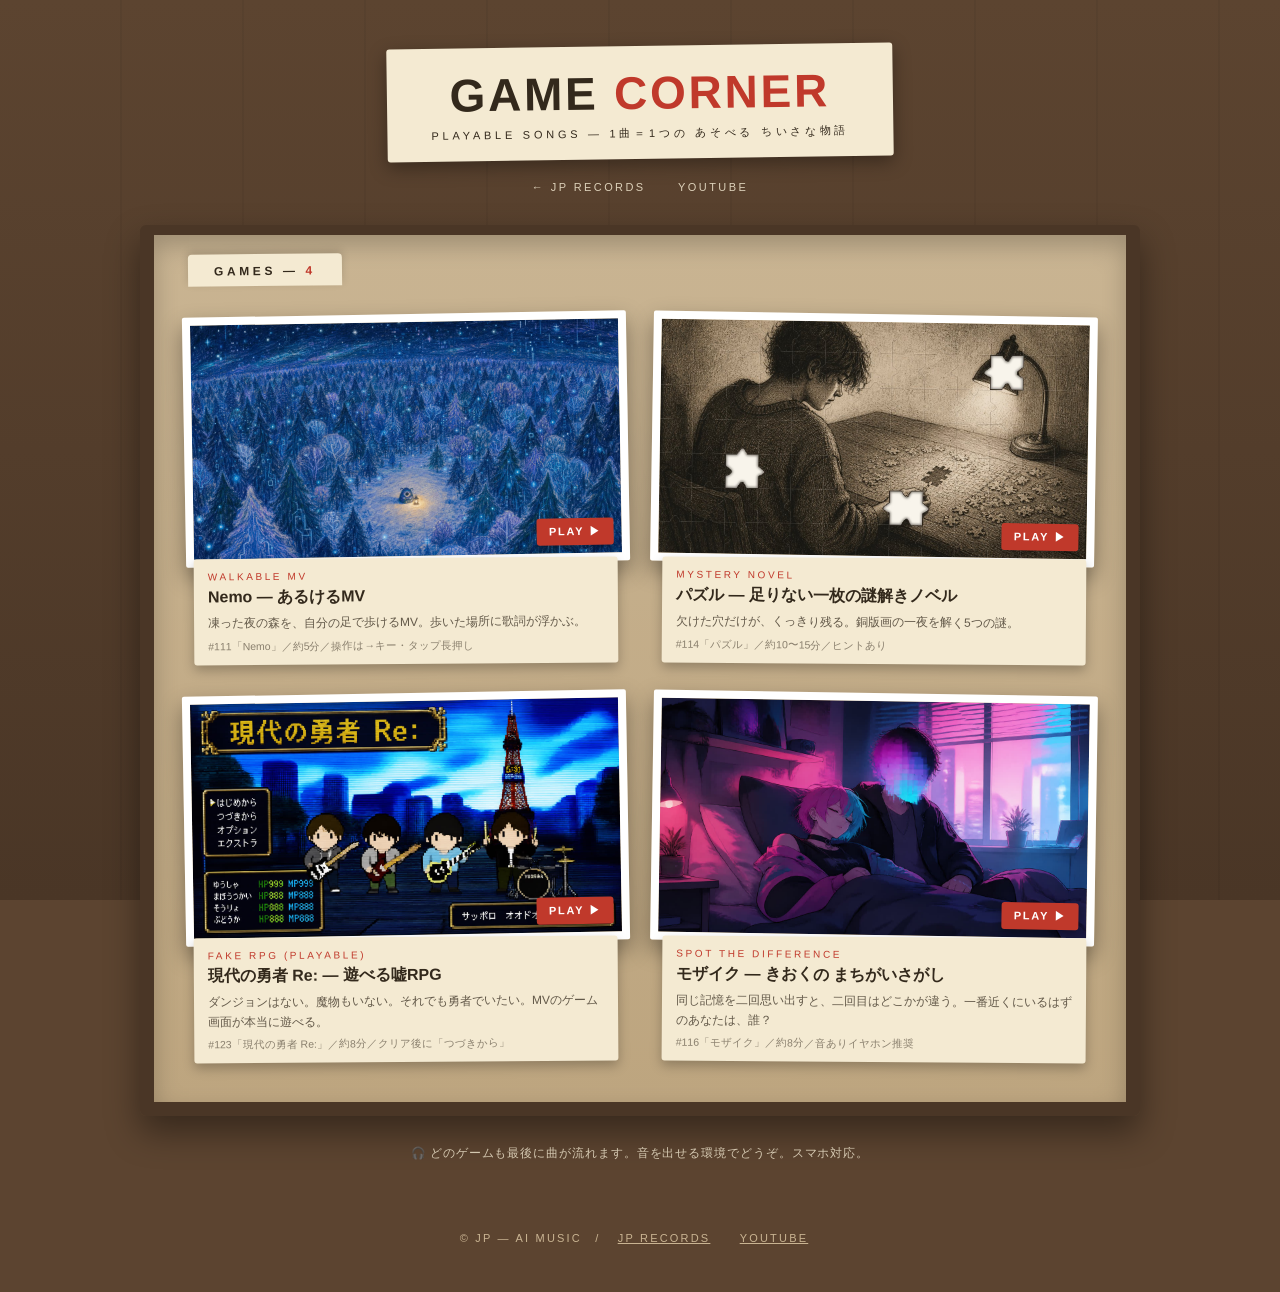
==== game/index.html @ 82f335cc "game/: ゲームコーナー公開 — パズル(謎解きノベル)・現代の勇者Re:(遊べる嘘RPG)・モザイク(記憶の間違い探し)を追加、/game/一覧ページ新設・ナビGAMEを一覧へ・sitemap更" ====
<!DOCTYPE html>
<html lang="ja">
<head>
<meta charset="UTF-8">
<meta name="viewport" content="width=device-width, initial-scale=1">
<title>GAME — JP RECORDS</title>
<meta name="description" content="JPの曲があそべる小さなゲームたち。歩けるMV、謎解きノベル、遊べる嘘RPG、記憶の間違い探し。">
<meta property="og:title" content="GAME — JP RECORDS">
<meta property="og:description" content="1曲＝1つの遊べる小さな物語。JPの曲があそべるゲームコーナー。">
<meta property="og:type" content="website">
<meta property="og:url" content="https://jp-records.com/game/">
<meta property="og:image" content="https://jp-records.com/walk/nemo/assets/img/s001.jpg">
<link rel="canonical" href="https://jp-records.com/game/">
<link rel="icon" href="data:image/svg+xml,%3Csvg xmlns='http://www.w3.org/2000/svg' viewBox='0 0 32 32'%3E%3Ccircle cx='16' cy='16' r='15' fill='%23181818'/%3E%3Ccircle cx='16' cy='16' r='6' fill='%23c0392b'/%3E%3Ccircle cx='16' cy='16' r='1.6' fill='%23181818'/%3E%3C/svg%3E">
<link rel="stylesheet" href="../style.css">
<style>
  .gamecrate{max-width:1000px}
  .gbin{display:grid;grid-template-columns:repeat(auto-fill,minmax(300px,1fr));gap:30px 24px;padding:6px 4px}
  .gcard{text-decoration:none;color:var(--ink);display:block}
  .gcard .shot{position:relative;aspect-ratio:16/9;overflow:hidden;border:8px solid #fff;border-radius:2px;
               box-sizing:border-box;box-shadow:0 10px 22px rgba(0,0,0,.38);transition:transform .3s}
  .gcard:nth-child(odd) .shot{transform:rotate(-1deg)}
  .gcard:nth-child(even) .shot{transform:rotate(.9deg)}
  .gcard:hover .shot{transform:rotate(0) translateY(-4px)}
  .gcard .shot img{width:100%;height:100%;object-fit:cover;display:block}
  .gcard .shot .play{position:absolute;right:8px;bottom:8px;background:var(--red);color:#fff;font-weight:800;
                     font-size:11px;letter-spacing:.16em;padding:6px 12px;border-radius:3px;
                     box-shadow:0 3px 8px rgba(0,0,0,.35)}
  .gcard .tag{background:var(--tag);margin:-6px 10px 0;position:relative;padding:12px 14px 11px;border-radius:3px;
              box-shadow:0 5px 12px rgba(0,0,0,.25);transform:rotate(-.4deg)}
  .gcard:nth-child(even) .tag{transform:rotate(.4deg)}
  .gcard .tag h2{margin:0;font-size:16px;line-height:1.4}
  .gcard .tag .kind{font-family:var(--cond);font-size:10px;letter-spacing:.26em;color:var(--red);margin-bottom:4px}
  .gcard .tag .desc{font-size:12px;line-height:1.6;opacity:.75;margin-top:6px}
  .gcard .tag .meta{font-size:10.5px;opacity:.55;margin-top:6px}
  .gnote{max-width:1000px;margin:-30px auto 60px;padding:0 26px;color:var(--tag);font-size:11.5px;
         letter-spacing:.08em;opacity:.8;text-align:center}
</style>
</head>
<body>

<header class="sign">
  <div class="board">
    <h1>GAME <span>CORNER</span></h1>
    <div class="sub">PLAYABLE SONGS — 1曲＝1つの あそべる ちいさな物語</div>
  </div>
  <nav>
    <a href="/">← JP RECORDS</a>
    <a href="https://www.youtube.com/@JP-ow2gi" target="_blank" rel="noopener">YOUTUBE</a>
  </nav>
</header>

<section class="crate gamecrate">
  <div class="divider">GAMES — <b>4</b></div>
  <div class="gbin">

    <a class="gcard" href="/walk/nemo/">
      <div class="shot"><img src="/walk/nemo/assets/img/s001.jpg" alt="Nemo あるけるMV" loading="lazy"><span class="play">PLAY ▶</span></div>
      <div class="tag">
        <div class="kind">WALKABLE MV</div>
        <h2>Nemo — あるけるMV</h2>
        <div class="desc">凍った夜の森を、自分の足で歩けるMV。歩いた場所に歌詞が浮かぶ。</div>
        <div class="meta">#111「Nemo」／約5分／操作は→キー・タップ長押し</div>
      </div>
    </a>

    <a class="gcard" href="/game/puzzle/">
      <div class="shot"><img src="/game/puzzle/assets/img/title.jpg" alt="パズル 謎解きノベル" loading="lazy"><span class="play">PLAY ▶</span></div>
      <div class="tag">
        <div class="kind">MYSTERY NOVEL</div>
        <h2>パズル — 足りない一枚の謎解きノベル</h2>
        <div class="desc">欠けた穴だけが、くっきり残る。銅版画の一夜を解く5つの謎。</div>
        <div class="meta">#114「パズル」／約10〜15分／ヒントあり</div>
      </div>
    </a>

    <a class="gcard" href="/game/yusha/">
      <div class="shot"><img src="/game/yusha/assets/img/s001.jpg" alt="現代の勇者 Re: 遊べる嘘RPG" loading="lazy"><span class="play">PLAY ▶</span></div>
      <div class="tag">
        <div class="kind">FAKE RPG (PLAYABLE)</div>
        <h2>現代の勇者 Re: — 遊べる嘘RPG</h2>
        <div class="desc">ダンジョンはない。魔物もいない。それでも勇者でいたい。MVのゲーム画面が本当に遊べる。</div>
        <div class="meta">#123「現代の勇者 Re:」／約8分／クリア後に「つづきから」</div>
      </div>
    </a>

    <a class="gcard" href="/game/mosaic/">
      <div class="shot"><img src="/game/mosaic/assets/img/s001.jpg" alt="モザイク きおくのまちがいさがし" loading="lazy"><span class="play">PLAY ▶</span></div>
      <div class="tag">
        <div class="kind">SPOT THE DIFFERENCE</div>
        <h2>モザイク — きおくの まちがいさがし</h2>
        <div class="desc">同じ記憶を二回思い出すと、二回目はどこかが違う。一番近くにいるはずのあなたは、誰？</div>
        <div class="meta">#116「モザイク」／約8分／音ありイヤホン推奨</div>
      </div>
    </a>

  </div>
</section>

<div class="gnote">🎧 どのゲームも最後に曲が流れます。音を出せる環境でどうぞ。スマホ対応。</div>

<footer>
  © JP — AI MUSIC　/
  <a href="/">JP RECORDS</a>
  <a href="https://www.youtube.com/@JP-ow2gi" target="_blank" rel="noopener">YOUTUBE</a>
</footer>

</body>
</html>
---- style.css ----
:root{
  --wood:#5c4430;          /* 棚の木 */
  --wood2:#4a3626;
  --kraft:#c9b492;         /* クラフト紙 */
  --kraft2:#bda57f;
  --tag:#f4ead2;           /* 値札クリーム */
  --ink:#33291c;
  --red:#c0392b;           /* 値札の赤 */
  --sans:"Hiragino Maru Gothic ProN","Hiragino Kaku Gothic ProN","Yu Gothic","游ゴシック",sans-serif;
  --cond:"Arial Narrow",Arial,sans-serif;
}
html{background:var(--wood)}
body{margin:0;color:var(--ink);font-family:var(--sans);-webkit-font-smoothing:antialiased;
     background:
       repeating-linear-gradient(90deg,transparent 0 120px,rgba(0,0,0,.05) 120px 122px),
       linear-gradient(var(--wood),var(--wood2));
     background-attachment:fixed}

/* ───── 店頭サイン ───── */
.sign{text-align:center;padding:46px 20px 30px}
.sign .board{display:inline-block;background:var(--tag);padding:20px 44px 18px;transform:rotate(-.8deg);
             box-shadow:0 6px 18px rgba(0,0,0,.35);border-radius:3px}
.sign h1{font-size:clamp(30px,5vw,46px);font-weight:800;letter-spacing:.06em;margin:0}
.sign h1 span{color:var(--red)}
.sign .sub{font-family:var(--cond);font-size:11px;letter-spacing:.34em;margin-top:6px}
.sign nav{margin-top:18px}
.sign nav a{color:var(--tag);font-size:11px;letter-spacing:.22em;text-decoration:none;margin:0 14px;opacity:.85}
.sign nav a:hover{opacity:1;text-decoration:underline}

/* ───── 正方形スリーブ: 16:9のジャケを切らずに、余白は同ジャケのぼかしで満たす ───── */
.sq{position:relative;aspect-ratio:1;overflow:hidden;background:#181410}
.sq .bg{position:absolute;inset:0;width:100%;height:100%;object-fit:cover;
        transform:scale(1.4);filter:blur(14px) saturate(1.15) brightness(.72)}
.sq .fg{position:absolute;top:50%;left:0;width:100%;transform:translateY(-50%);display:block;
        box-shadow:0 0 22px rgba(0,0,0,.5)}

/* ───── 今週のイチオシ（最新曲）───── */
.pick{max-width:880px;margin:10px auto 54px;padding:0 24px;display:grid;grid-template-columns:minmax(220px,340px) 1fr;gap:36px;align-items:center}
.pick .sleeve{position:relative;transform:rotate(-2deg)}
.pick .sleeve .sq{border:10px solid #fff;box-sizing:border-box;
                  box-shadow:0 14px 30px rgba(0,0,0,.45);border-radius:2px}
.pick .pop{position:absolute;top:-16px;right:-14px;background:var(--red);color:#fff;font-weight:800;
           font-size:12px;letter-spacing:.1em;padding:9px 13px;transform:rotate(6deg);border-radius:3px;
           box-shadow:0 4px 10px rgba(0,0,0,.3)}
.pick .txt{background:var(--tag);padding:26px 30px;border-radius:3px;transform:rotate(.5deg);
           box-shadow:0 8px 20px rgba(0,0,0,.3)}
.pick .label{font-family:var(--cond);font-size:10px;letter-spacing:.3em;color:var(--red);margin-bottom:10px}
.pick h2{font-size:clamp(22px,3vw,32px);margin:0 0 10px;line-height:1.3;text-wrap:balance}
.pick .meta{font-size:12px;opacity:.65;margin-bottom:20px}
.pick a{display:inline-block;background:var(--ink);color:var(--tag);text-decoration:none;font-size:12px;
        font-weight:700;letter-spacing:.18em;padding:11px 22px;border-radius:3px;border:none;
        font-family:var(--sans);cursor:pointer}
.pick a:hover{background:var(--red);color:#fff}

/* ───── クレート ───── */
.crate{max-width:1200px;margin:0 auto 60px;padding:26px 26px 34px;box-sizing:border-box;
       background:linear-gradient(var(--kraft),var(--kraft2));border-radius:6px;
       border:14px solid var(--wood2);border-top-width:10px;
       box-shadow:inset 0 10px 24px rgba(0,0,0,.22),0 16px 34px rgba(0,0,0,.4)}
.crate .divider{display:inline-block;background:var(--tag);font-family:var(--cond);font-weight:700;
                font-size:12px;letter-spacing:.3em;padding:10px 26px 8px;margin:-40px 0 22px 8px;
                border-radius:4px 4px 0 0;box-shadow:0 -3px 8px rgba(0,0,0,.15);transform:rotate(-.6deg)}
.crate .divider b{color:var(--red)}
.bin{display:grid;grid-template-columns:repeat(auto-fill,minmax(150px,1fr));gap:18px 14px}
.rec{position:relative;cursor:pointer;content-visibility:auto;contain-intrinsic-size:150px 180px}
.rec .vinyl{position:absolute;left:6%;right:6%;top:0;aspect-ratio:1;border-radius:50%;
            background:radial-gradient(circle,var(--dom,#888) 0 18%,#111 19% 60%,#181818 61% 100%);
            transition:transform .4s cubic-bezier(.2,.7,.3,1.2)}
.rec .sq{border:6px solid #fff;box-sizing:border-box;border-radius:2px;
         box-shadow:0 5px 12px rgba(0,0,0,.3);transition:transform .35s}
.rec:nth-child(odd) .sq{transform:rotate(-1.1deg)}
.rec:nth-child(even) .sq{transform:rotate(1deg)}
.rec:hover .vinyl,.rec:focus-visible .vinyl{transform:translateY(-26%)}
.rec:hover .sq,.rec:focus-visible .sq{transform:rotate(0) translateY(3px)}
.rec .t{margin-top:7px;font-size:11px;line-height:1.5;text-align:center;
        white-space:nowrap;text-overflow:ellipsis;overflow:hidden;opacity:.8}

/* ───── modal（埋め込み再生）───── */
.modal{position:fixed;inset:0;display:none;place-items:center;z-index:50;background:rgba(40,28,16,.78)}
.modal.open{display:grid}
.card{width:min(94vw,640px);background:var(--tag);border-radius:4px;padding:22px;position:relative;
      box-shadow:0 24px 60px rgba(0,0,0,.5)}
.card .player{aspect-ratio:16/9;background:#000;margin-bottom:16px;border:6px solid #fff;
              box-sizing:border-box;box-shadow:0 8px 18px rgba(0,0,0,.25)}
.card .player iframe{width:100%;height:100%;display:block;border:none}
.card h3{font-size:20px;margin:0 0 6px;line-height:1.35}
.card .m{font-size:11.5px;opacity:.65;margin-bottom:16px}
.card a{display:block;text-align:center;background:var(--ink);color:var(--tag);text-decoration:none;
        font-size:12px;font-weight:700;letter-spacing:.2em;padding:12px;border-radius:3px}
.card a:hover{background:var(--red);color:#fff}
.card .x{position:absolute;top:8px;right:12px;background:none;border:none;font-size:24px;cursor:pointer;color:var(--ink);z-index:1}

footer{text-align:center;color:var(--kraft);font-size:11px;letter-spacing:.2em;padding:10px 20px 46px}
footer a{color:var(--kraft);margin:0 12px}

@media (max-width:700px){
  .pick{grid-template-columns:1fr;gap:26px;margin-bottom:40px}
  .pick .sleeve{max-width:300px;margin:0 auto}
  .crate{margin:0 12px 40px;padding:18px 14px 24px;border-width:10px}
  .bin{grid-template-columns:repeat(auto-fill,minmax(110px,1fr));gap:14px 10px}
  .card{padding:14px}
}
@media (prefers-reduced-motion:reduce){*{transition:none!important}}
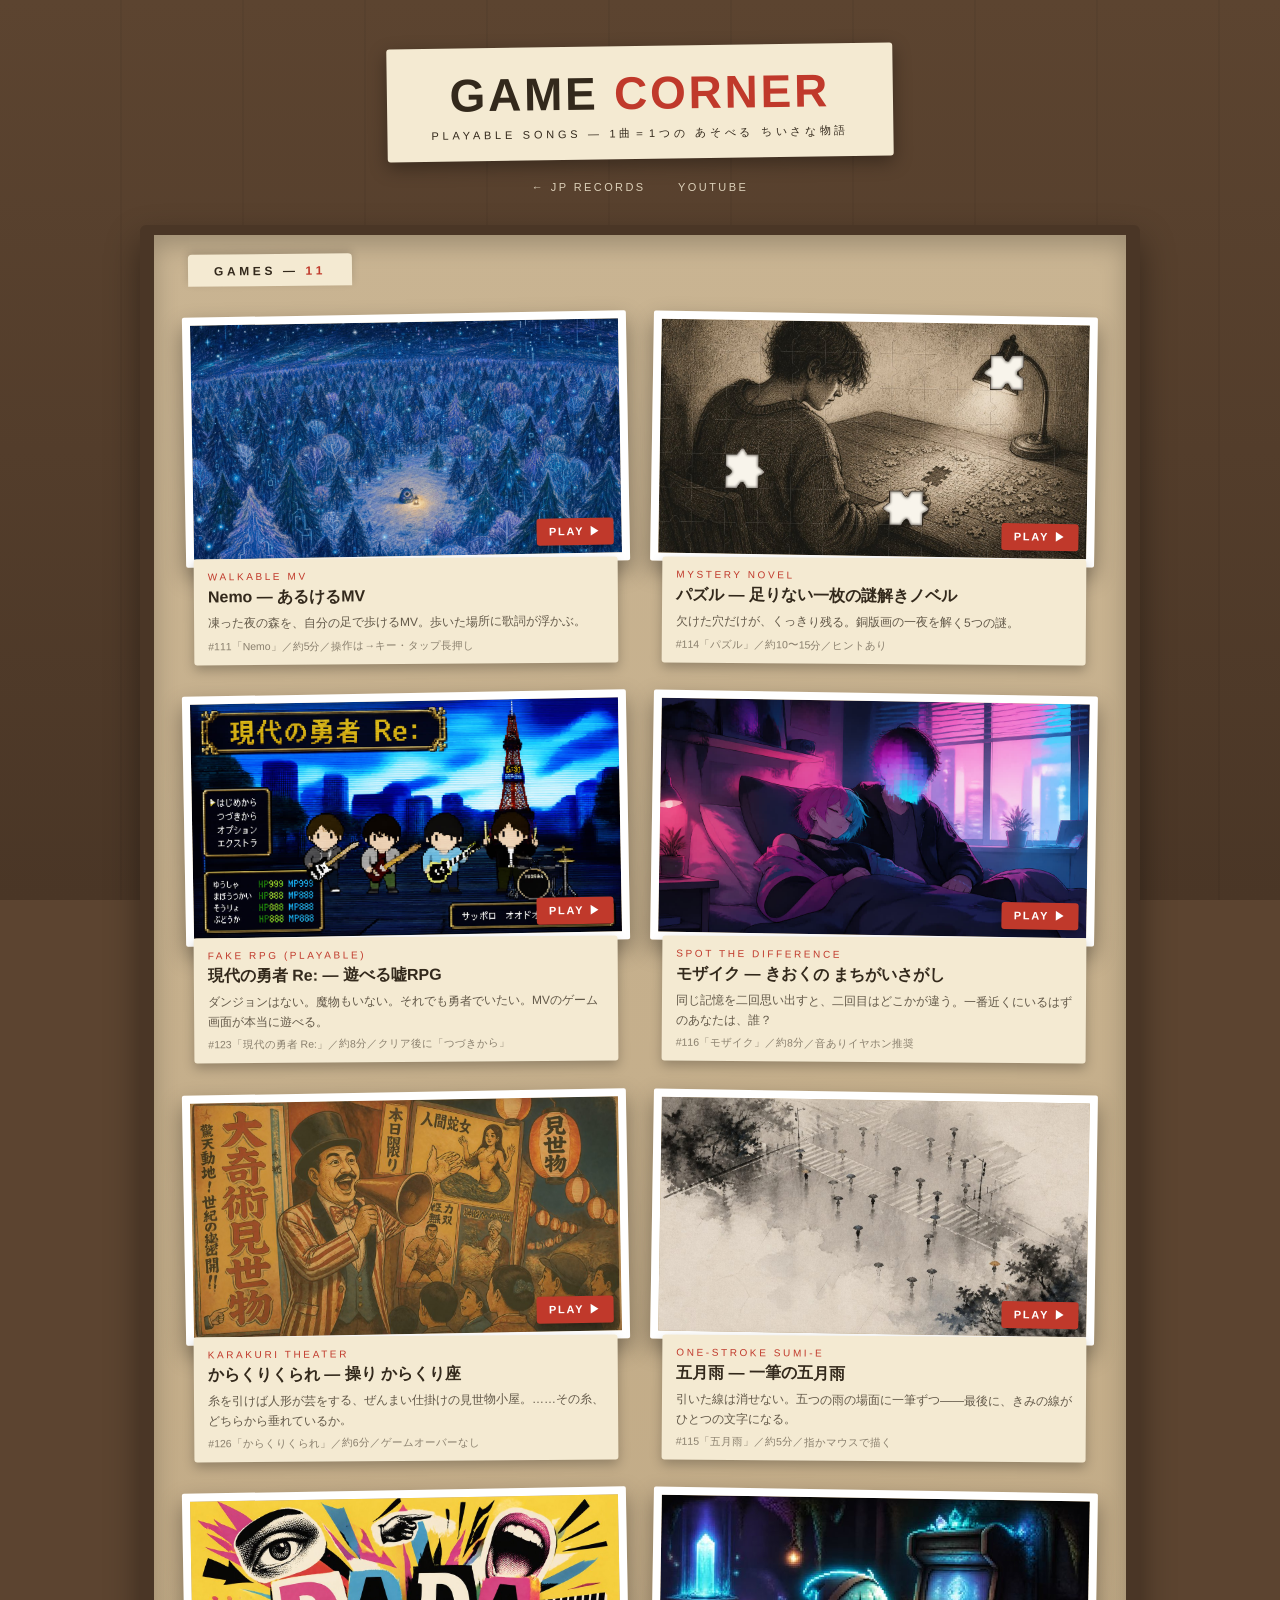
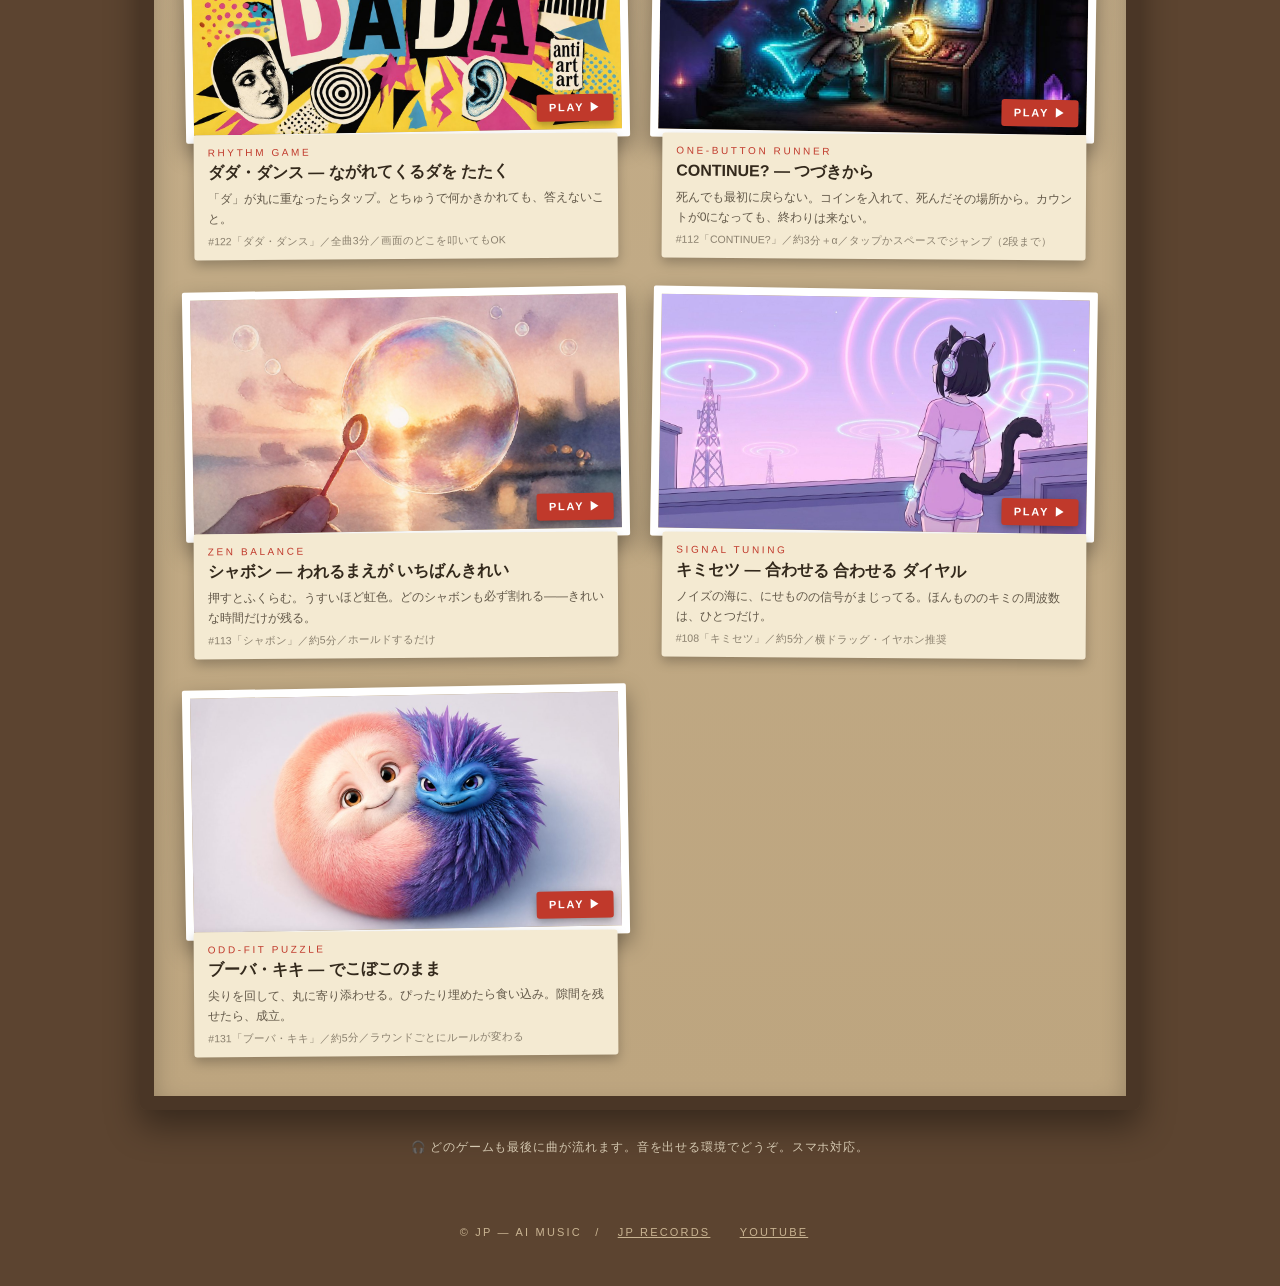
==== commit 334d4baf: "game/: 新作7本公開 — からくりくられ/一筆の五月雨/ダダ・ダンス/CONTINUE?/シャボン/キミセツ/ブーバ・キキ、一覧11本化・sitemap更新 Co-Authored-By: Cl" ====
--- a/game/index.html
+++ b/game/index.html
@@ -51,7 +51,7 @@
 </header>
 
 <section class="crate gamecrate">
-  <div class="divider">GAMES — <b>4</b></div>
+  <div class="divider">GAMES — <b>11</b></div>
   <div class="gbin">
 
     <a class="gcard" href="/walk/nemo/">
@@ -94,6 +94,76 @@
       </div>
     </a>
 
+    <a class="gcard" href="/game/karakuri/">
+      <div class="shot"><img src="/game/karakuri/assets/img/title.jpg" alt="からくりくられ 操りからくり座" loading="lazy"><span class="play">PLAY ▶</span></div>
+      <div class="tag">
+        <div class="kind">KARAKURI THEATER</div>
+        <h2>からくりくられ — 操り からくり座</h2>
+        <div class="desc">糸を引けば人形が芸をする、ぜんまい仕掛けの見世物小屋。……その糸、どちらから垂れているか。</div>
+        <div class="meta">#126「からくりくられ」／約6分／ゲームオーバーなし</div>
+      </div>
+    </a>
+
+    <a class="gcard" href="/game/samidare/">
+      <div class="shot"><img src="/game/samidare/assets/img/title.jpg" alt="一筆の五月雨" loading="lazy"><span class="play">PLAY ▶</span></div>
+      <div class="tag">
+        <div class="kind">ONE-STROKE SUMI-E</div>
+        <h2>五月雨 — 一筆の五月雨</h2>
+        <div class="desc">引いた線は消せない。五つの雨の場面に一筆ずつ——最後に、きみの線がひとつの文字になる。</div>
+        <div class="meta">#115「五月雨」／約5分／指かマウスで描く</div>
+      </div>
+    </a>
+
+    <a class="gcard" href="/game/dada/">
+      <div class="shot"><img src="/game/dada/assets/img/title.jpg" alt="ダダ・ダンス リズムゲーム" loading="lazy"><span class="play">PLAY ▶</span></div>
+      <div class="tag">
+        <div class="kind">RHYTHM GAME</div>
+        <h2>ダダ・ダンス — ながれてくるダを たたく</h2>
+        <div class="desc">「ダ」が丸に重なったらタップ。とちゅうで何かきかれても、答えないこと。</div>
+        <div class="meta">#122「ダダ・ダンス」／全曲3分／画面のどこを叩いてもOK</div>
+      </div>
+    </a>
+
+    <a class="gcard" href="/game/continue/">
+      <div class="shot"><img src="/game/continue/assets/img/title.jpg" alt="CONTINUE? ワンボタンランナー" loading="lazy"><span class="play">PLAY ▶</span></div>
+      <div class="tag">
+        <div class="kind">ONE-BUTTON RUNNER</div>
+        <h2>CONTINUE? — つづきから</h2>
+        <div class="desc">死んでも最初に戻らない。コインを入れて、死んだその場所から。カウントが0になっても、終わりは来ない。</div>
+        <div class="meta">#112「CONTINUE?」／約3分＋α／タップかスペースでジャンプ（2段まで）</div>
+      </div>
+    </a>
+
+    <a class="gcard" href="/game/shabon/">
+      <div class="shot"><img src="/game/shabon/assets/img/title.jpg" alt="シャボン 禅バランス" loading="lazy"><span class="play">PLAY ▶</span></div>
+      <div class="tag">
+        <div class="kind">ZEN BALANCE</div>
+        <h2>シャボン — われるまえが いちばんきれい</h2>
+        <div class="desc">押すとふくらむ。うすいほど虹色。どのシャボンも必ず割れる——きれいな時間だけが残る。</div>
+        <div class="meta">#113「シャボン」／約5分／ホールドするだけ</div>
+      </div>
+    </a>
+
+    <a class="gcard" href="/game/kimisetsu/">
+      <div class="shot"><img src="/game/kimisetsu/assets/img/title.jpg" alt="キミセツ 周波数さがし" loading="lazy"><span class="play">PLAY ▶</span></div>
+      <div class="tag">
+        <div class="kind">SIGNAL TUNING</div>
+        <h2>キミセツ — 合わせる 合わせる ダイヤル</h2>
+        <div class="desc">ノイズの海に、にせものの信号がまじってる。ほんもののキミの周波数は、ひとつだけ。</div>
+        <div class="meta">#108「キミセツ」／約5分／横ドラッグ・イヤホン推奨</div>
+      </div>
+    </a>
+
+    <a class="gcard" href="/game/buba/">
+      <div class="shot"><img src="/game/buba/assets/img/title.jpg" alt="ブーバ・キキ でこぼこ嵌合パズル" loading="lazy"><span class="play">PLAY ▶</span></div>
+      <div class="tag">
+        <div class="kind">ODD-FIT PUZZLE</div>
+        <h2>ブーバ・キキ — でこぼこのまま</h2>
+        <div class="desc">尖りを回して、丸に寄り添わせる。ぴったり埋めたら食い込み。隙間を残せたら、成立。</div>
+        <div class="meta">#131「ブーバ・キキ」／約5分／ラウンドごとにルールが変わる</div>
+      </div>
+    </a>
+
   </div>
 </section>
 
